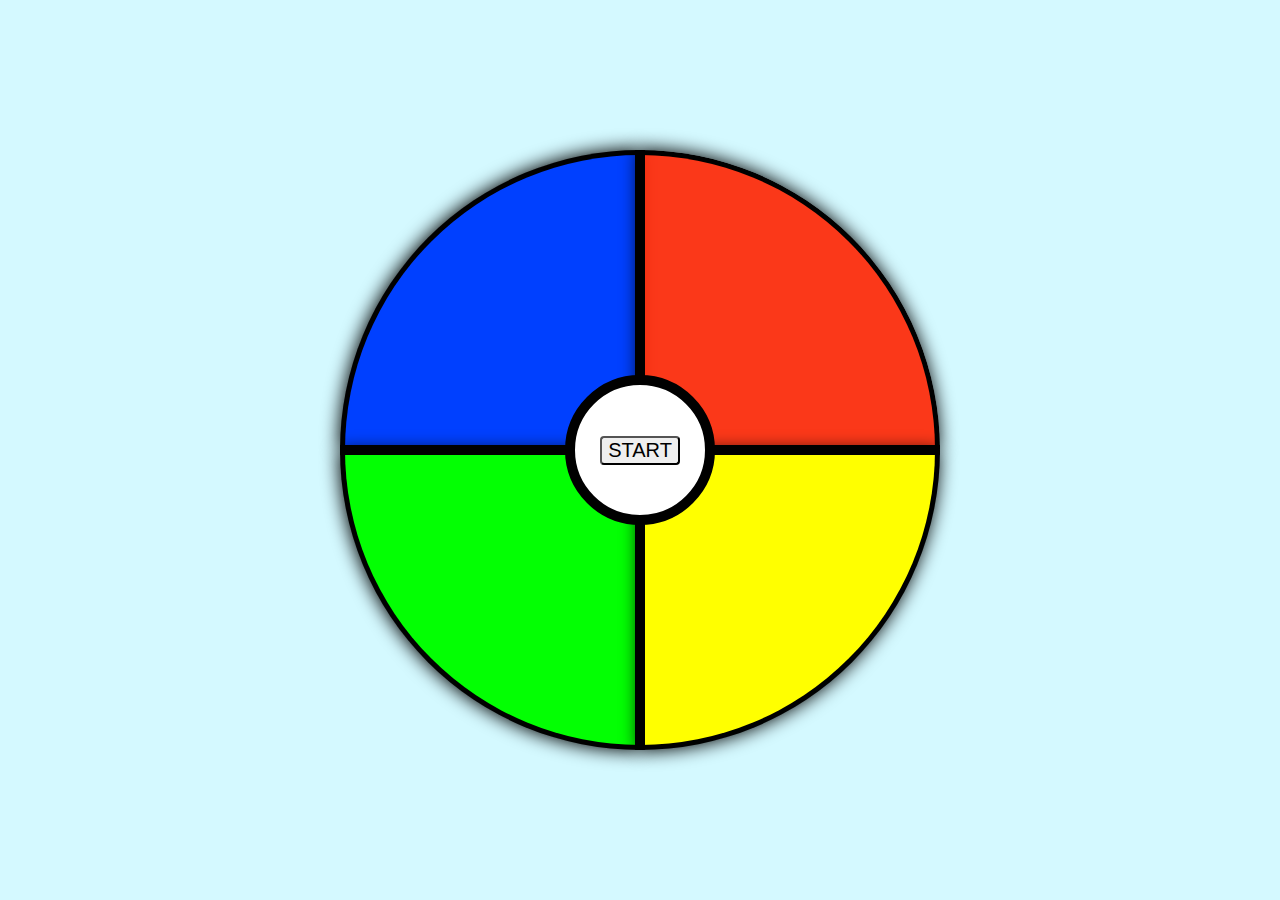
==== Genius/index.html @ 4e7a2495 "Adding Genius and Cadastro Codes to their Directories" ====
<!DOCTYPE html>
<html>

<head>
    <meta charset='utf-8'>
    <title>Page Title</title>
    <link rel='stylesheet' type='text/css' media='screen' href='main.css'>
    <script defer async src='main.js'></script>
</head>

<body>
    <main id="menu">
        <div id="panel"></div>
        <div class="points"></div>
        <button>START</button>
    </main>

    <main id="genius">
        <div></div>
        <div></div>
        <div></div>
        <div></div>
    </main>

</body>

</html>
---- Genius/main.css ----
@import url('http://fonts.cdnfonts.com/css/minecraft-4');
* {
    box-sizing: border-box;
}

html,
body {
    padding: 0;
    margin: 0;
    border: 0 none;
}

body {
    display: flex;
    height: 100vh;
    width: 100vw;
    justify-content: center;
    align-items: center;
    background-color: rgb(212, 249, 255);
}

#menu {
    position: absolute;
    height: 150px;
    width: 150px;
    background-color: white;
    border: 10px solid black;
    border-radius: 100% 100% 100% 100%;
    z-index: 2;
    display: flex;
    justify-content: center;
    flex-direction: column;
    align-items: center;
    font-size: 20px;
    font-family: 'Minecraft', sans-serif;
}

#menu>button {
    border-radius: 4px;
    font-size: 20px;
    font-family: 'Minecraft', sans-serif;
}

@keyframes piscadela {
    50% {
        background-color: white;
    }
}

#genius {
    z-index: 1;
    height: 600px;
    width: 600px;
    display: flex;
    flex-wrap: wrap;
}

#genius>div {
    border: 5px solid black;
    width: 50%;
    flex: none;
}

#genius>div:nth-child(1) {
    background-color: rgb(0, 64, 255);
    border-radius: 100% 0px 0px 0px;
    box-shadow: -1px -1px 18px #000000;
}

#genius>div:nth-child(2) {
    background-color: rgba(255, 34, 0, 0.901);
    border-radius: 0px 100% 0px 0px;
    box-shadow: -1px -1px 18px #000000;
}

#genius>div:nth-child(3) {
    background-color: rgb(3, 255, 3);
    border-radius: 0px 0px 0px 100%;
    box-shadow: -1px 1px 18px #000000;
}

#genius>div:nth-child(4) {
    background-color: rgb(255, 255, 0);
    border-radius: 0 0 100% 0;
    box-shadow: -1px 1px 18px #000000;
}

#genius>div.animate {
    animation: piscadela 0.3s ease-in-out;
}

div.points {
    display: inline;
}
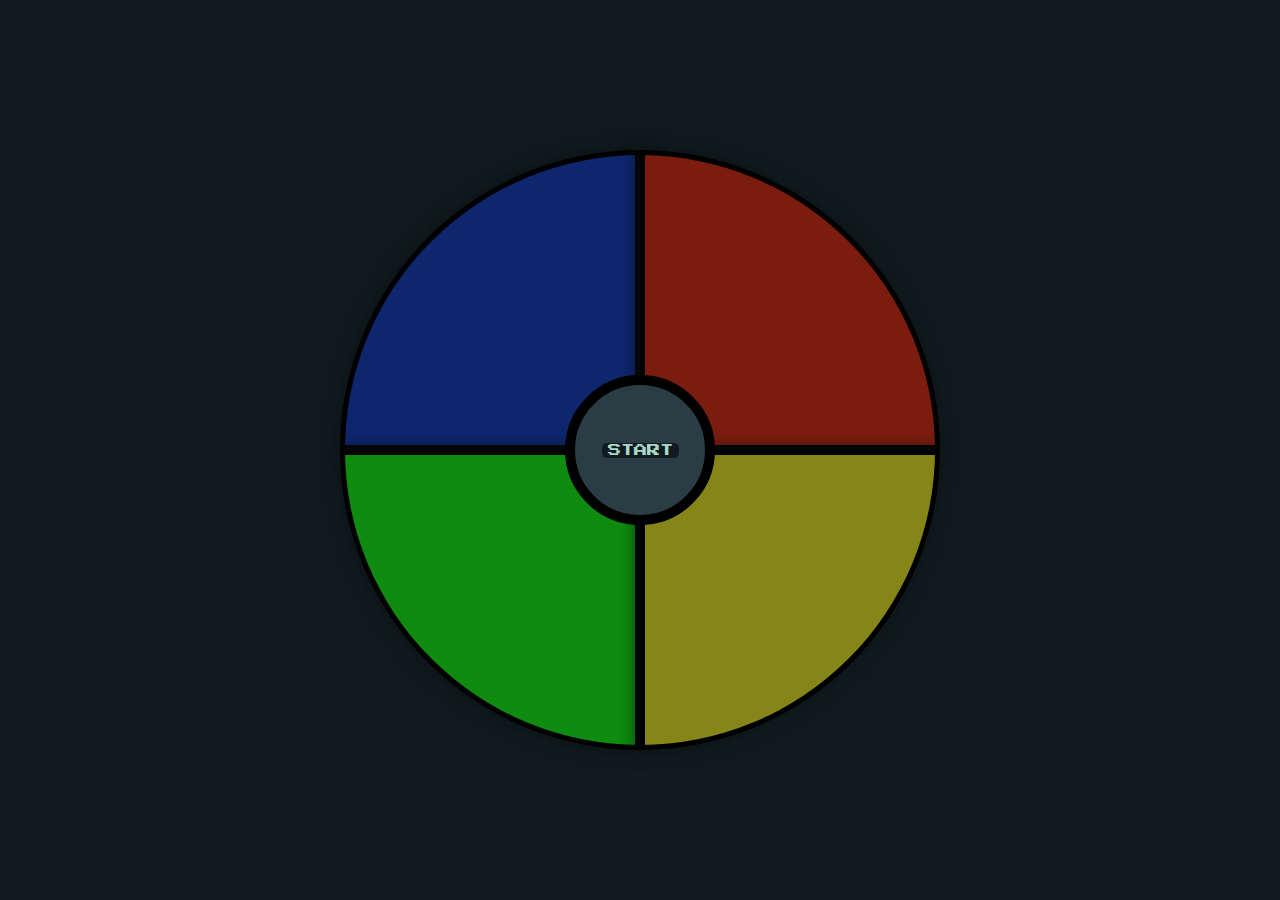
==== commit a44cf7c8: "Changed some colors" ====
--- a/Genius/index.html
+++ b/Genius/index.html
@@ -3,7 +3,7 @@
 
 <head>
     <meta charset='utf-8'>
-    <title>Page Title</title>
+    <title>GENIUS RUIM</title>
     <link rel='stylesheet' type='text/css' media='screen' href='main.css'>
     <script defer async src='main.js'></script>
 </head>
--- a/Genius/main.css
+++ b/Genius/main.css
@@ -1,5 +1,4 @@
-@import url('http://fonts.cdnfonts.com/css/minecraft-4');
-* {
+@import url('https://fonts.googleapis.com/css2?family=Poppins:wght@500&family=Press+Start+2P&display=swap');* {
     box-sizing: border-box;
 }
 
@@ -16,14 +15,15 @@
     width: 100vw;
     justify-content: center;
     align-items: center;
-    background-color: rgb(212, 249, 255);
+    background-color: #111b1f;
 }
 
 #menu {
+    color: #a8d8c9;
     position: absolute;
     height: 150px;
     width: 150px;
-    background-color: white;
+    background-color: #2a3d44;
     border: 10px solid black;
     border-radius: 100% 100% 100% 100%;
     z-index: 2;
@@ -31,19 +31,24 @@
     justify-content: center;
     flex-direction: column;
     align-items: center;
-    font-size: 20px;
-    font-family: 'Minecraft', sans-serif;
+    font-family: 'Press Start 2P', cursive;
 }
 
 #menu>button {
-    border-radius: 4px;
-    font-size: 20px;
-    font-family: 'Minecraft', sans-serif;
+    border: none;
+    color: #a8d8c9;
+    background-color: #111b1f;
+    border-radius: 5px;
+    font-family: 'Press Start 2P', sans-serif;
+}
+
+#menu>button:hover{
+    background-color: #0c1518;
 }
 
 @keyframes piscadela {
     50% {
-        background-color: white;
+        background-color: #a8d8c9;
     }
 }
 
@@ -62,27 +67,27 @@
 }
 
 #genius>div:nth-child(1) {
-    background-color: rgb(0, 64, 255);
+    background-color: rgb(14, 38, 110);
     border-radius: 100% 0px 0px 0px;
-    box-shadow: -1px -1px 18px #000000;
+    box-shadow: -1px -1px 18px #0a1113;
 }
 
 #genius>div:nth-child(2) {
-    background-color: rgba(255, 34, 0, 0.901);
+    background-color: rgba(136, 29, 13, 0.901);
     border-radius: 0px 100% 0px 0px;
-    box-shadow: -1px -1px 18px #000000;
+    box-shadow: -1px -1px 18px #0a1113;
 }
 
 #genius>div:nth-child(3) {
-    background-color: rgb(3, 255, 3);
+    background-color: rgb(15, 139, 15);
     border-radius: 0px 0px 0px 100%;
-    box-shadow: -1px 1px 18px #000000;
+    box-shadow: -1px 1px 18px #0a1113;
 }
 
 #genius>div:nth-child(4) {
-    background-color: rgb(255, 255, 0);
+    background-color: rgb(134, 134, 24);
     border-radius: 0 0 100% 0;
-    box-shadow: -1px 1px 18px #000000;
+    box-shadow: -1px 1px 18px #0a1113;
 }
 
 #genius>div.animate {
@@ -90,5 +95,9 @@
 }
 
 div.points {
+    color: #a8d8c9;
     display: inline;
+}
+#menu > div{
+    color: #a8d8c9;;
 }